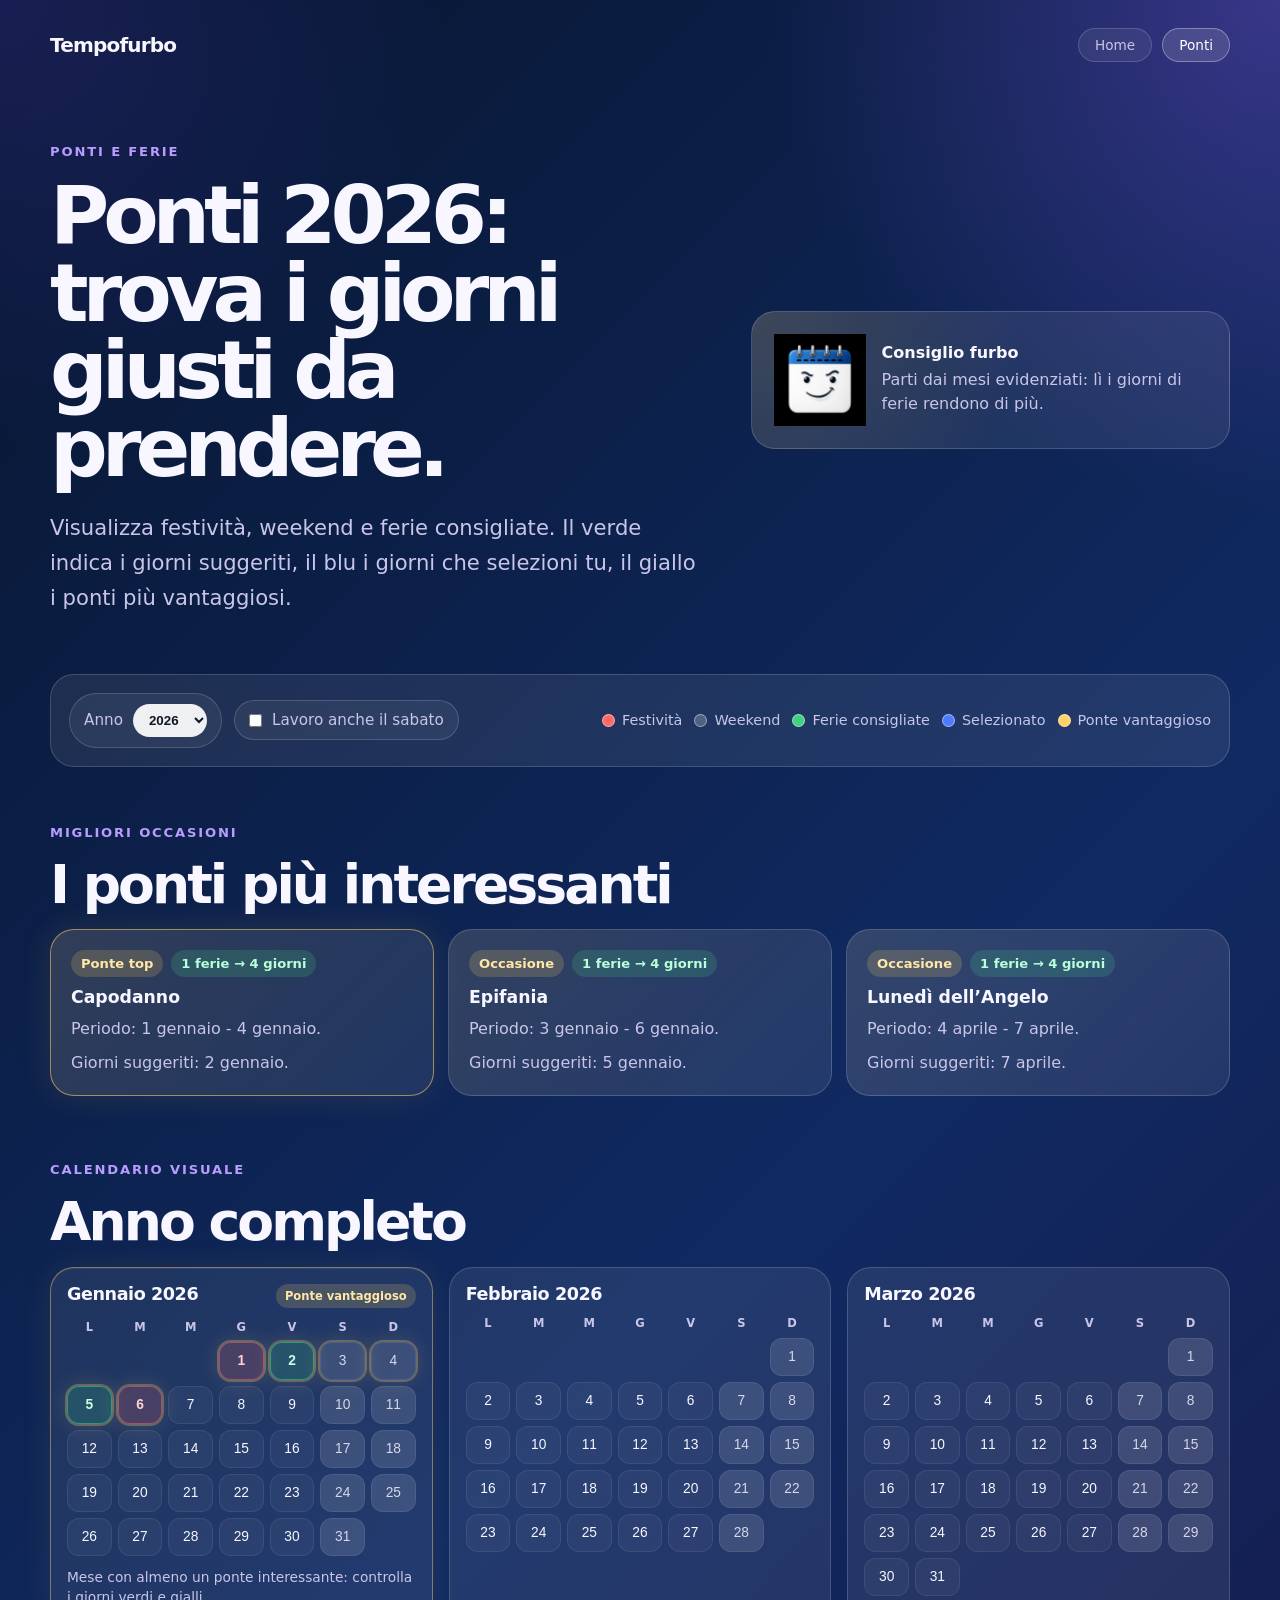
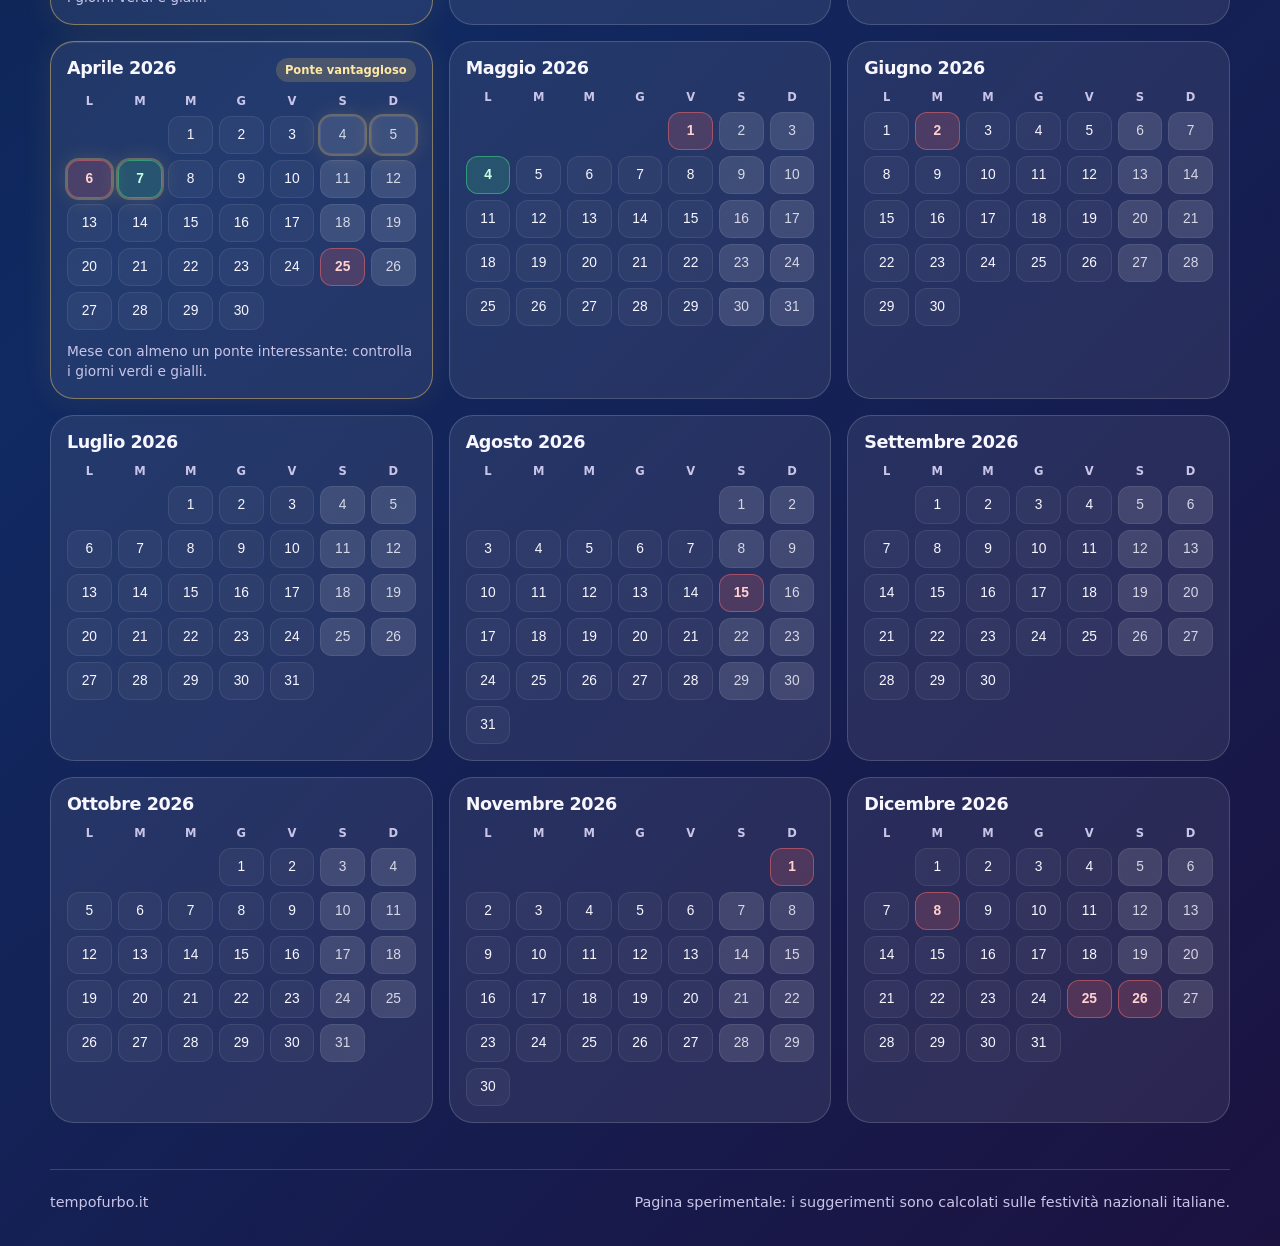
==== ponti.html @ 40e26e0a "Add files via upload" ====
<!DOCTYPE html>
<html lang="it">
<head>
  <meta charset="UTF-8" />
  <meta name="viewport" content="width=device-width, initial-scale=1.0" />

  <title>Ponti 2026: calendario festività e ferie consigliate | Tempofurbo</title>
  <meta name="description" content="Consulta il calendario dei ponti 2026 in Italia e scopri quali giorni di ferie conviene prendere per ottenere più giorni liberi." />

  <link rel="icon" href="favicon.svg" type="image/svg+xml" />
  <link rel="stylesheet" href="style.css" />
</head>

<body>
  <main class="page">
    <section class="tool-hero">
      <header class="header">
        <a href="index.html" class="logo">Tempofurbo</a>
        <nav class="nav" aria-label="Navigazione principale">
          <a href="index.html">Home</a>
          <a href="ponti.html" aria-current="page">Ponti</a>
        </nav>
      </header>

      <div class="tool-hero-grid">
        <div>
          <p class="eyebrow">Ponti e ferie</p>
          <h1>Ponti 2026: trova i giorni giusti da prendere.</h1>
          <p class="subtitle">
            Visualizza festività, weekend e ferie consigliate. Il verde indica i giorni suggeriti,
            il blu i giorni che selezioni tu, il giallo i ponti più vantaggiosi.
          </p>
        </div>

        <aside class="mascot-tip" aria-label="Consiglio furbo">
          <img src="img/hero-tempofurbo.png" alt="Mascotte Tempofurbo" />
          <div>
            <strong>Consiglio furbo</strong>
            <p>Parti dai mesi evidenziati: lì i giorni di ferie rendono di più.</p>
          </div>
        </aside>
      </div>
    </section>

    <section class="tool-panel" aria-label="Impostazioni calendario ponti">
      <div class="controls">
        <label class="control-group" for="yearSelect">
          <span>Anno</span>
          <select id="yearSelect">
            <option value="2026" selected>2026</option>
            <option value="2027">2027</option>
          </select>
        </label>

        <label class="checkbox-card">
          <input type="checkbox" id="worksSaturday" />
          <span>Lavoro anche il sabato</span>
        </label>
      </div>

      <div class="legend" aria-label="Legenda calendario">
        <span><i class="legend-dot holiday"></i> Festività</span>
        <span><i class="legend-dot weekend"></i> Weekend</span>
        <span><i class="legend-dot recommended"></i> Ferie consigliate</span>
        <span><i class="legend-dot selected"></i> Selezionato</span>
        <span><i class="legend-dot top"></i> Ponte vantaggioso</span>
      </div>
    </section>

    <section class="summary-section" aria-labelledby="summary-title">
      <div class="section-heading compact">
        <p class="eyebrow">Migliori occasioni</p>
        <h2 id="summary-title">I ponti più interessanti</h2>
      </div>
      <div id="bridgeSummary" class="bridge-summary"></div>
    </section>

    <section class="calendar-section" aria-labelledby="calendar-title">
      <div class="section-heading compact">
        <p class="eyebrow">Calendario visuale</p>
        <h2 id="calendar-title">Anno completo</h2>
      </div>
      <div id="calendarGrid" class="calendar-grid"></div>
    </section>

    <footer class="footer">
      <p>tempofurbo.it</p>
      <p>Pagina sperimentale: i suggerimenti sono calcolati sulle festività nazionali italiane.</p>
    </footer>
  </main>

  <script src="js/ponti.js"></script>
</body>
</html>
---- style.css ----
* {
  box-sizing: border-box;
  margin: 0;
  padding: 0;
}

:root {
  --blue-deep: #07152f;
  --blue: #102a62;
  --blue-bright: #4f7cff;
  --indigo: #4236a4;
  --violet: #8b5cf6;
  --violet-soft: #b99cff;
  --green: #42d184;
  --green-soft: rgba(66, 209, 132, 0.18);
  --yellow: #ffd166;
  --yellow-soft: rgba(255, 209, 102, 0.18);
  --red: #ff6b6b;
  --red-soft: rgba(255, 107, 107, 0.18);
  --text-main: #f8f7ff;
  --text-muted: #c9c5e8;
  --text-dark: #101827;
  --card-bg: rgba(255, 255, 255, 0.08);
  --card-bg-strong: rgba(255, 255, 255, 0.12);
  --card-border: rgba(255, 255, 255, 0.16);
}

body {
  font-family: system-ui, -apple-system, BlinkMacSystemFont, "Segoe UI", sans-serif;
  background:
    radial-gradient(circle at top right, rgba(139, 92, 246, 0.34), transparent 32rem),
    radial-gradient(circle at top left, rgba(66, 54, 164, 0.30), transparent 28rem),
    linear-gradient(135deg, var(--blue-deep), var(--blue) 48%, #1b1240);
  color: var(--text-main);
  min-height: 100vh;
}

.page {
  width: min(1180px, calc(100% - 32px));
  margin: 0 auto;
}

.hero {
  min-height: 82vh;
  padding: 28px 0 72px;
}

.header {
  display: flex;
  align-items: center;
  justify-content: space-between;
  gap: 18px;
  margin-bottom: 82px;
}

.logo {
  color: var(--text-main);
  text-decoration: none;
  font-weight: 850;
  font-size: 1.25rem;
  letter-spacing: -0.04em;
}

.nav {
  display: flex;
  align-items: center;
  gap: 10px;
}

.nav a,
.status {
  border: 1px solid var(--card-border);
  background: rgba(255, 255, 255, 0.07);
  color: var(--text-muted);
  padding: 8px 16px;
  border-radius: 999px;
  font-size: 0.85rem;
  text-decoration: none;
}

.nav a:hover,
.nav a[aria-current="page"] {
  color: white;
  border-color: rgba(255, 255, 255, 0.32);
  background: rgba(255, 255, 255, 0.13);
}

.hero-grid,
.tool-hero-grid {
  display: grid;
  gap: 52px;
  align-items: center;
}

.eyebrow {
  color: var(--violet-soft);
  font-weight: 800;
  font-size: 0.82rem;
  text-transform: uppercase;
  letter-spacing: 0.14em;
  margin-bottom: 18px;
}

h1 {
  font-size: clamp(3rem, 8vw, 5.7rem);
  line-height: 0.96;
  letter-spacing: -0.075em;
  max-width: 820px;
  margin-bottom: 24px;
}

.subtitle {
  color: var(--text-muted);
  font-size: clamp(1.05rem, 2vw, 1.32rem);
  line-height: 1.65;
  max-width: 720px;
}

.hero-actions {
  margin-top: 34px;
  display: flex;
  flex-direction: column;
  gap: 14px;
}

.cta {
  width: fit-content;
  padding: 13px 22px;
  border-radius: 999px;
  background: linear-gradient(135deg, var(--violet), #5b7cff);
  color: white;
  font-weight: 750;
  box-shadow: 0 18px 50px rgba(91, 124, 255, 0.3);
  text-decoration: none;
}

.microcopy {
  color: var(--text-muted);
  font-size: 0.95rem;
}

.hero-visual {
  display: flex;
  justify-content: center;
}

.image-card {
  width: min(100%, 440px);
  aspect-ratio: 1 / 1;
  border-radius: 34px;
  border: 1px solid var(--card-border);
  background:
    radial-gradient(circle at 50% 35%, rgba(139, 92, 246, 0.18), transparent 45%),
    rgba(255, 255, 255, 0.045);
  box-shadow:
    0 34px 90px rgba(0, 0, 0, 0.36),
    inset 0 1px 0 rgba(255, 255, 255, 0.12);
  display: flex;
  align-items: center;
  justify-content: center;
  padding: 34px;
}

.hero-image {
  width: 100%;
  max-width: 360px;
  height: auto;
  display: block;
  filter: drop-shadow(0 24px 34px rgba(0, 0, 0, 0.28));
}

.features {
  padding: 36px 0 76px;
}

.section-heading {
  max-width: 700px;
  margin-bottom: 30px;
}

.section-heading.compact {
  margin-bottom: 18px;
}

h2 {
  font-size: clamp(2rem, 5vw, 3.35rem);
  line-height: 1;
  letter-spacing: -0.055em;
}

.feature-grid {
  display: grid;
  gap: 16px;
}

.feature-card,
.summary-card,
.month-card,
.tool-panel,
.mascot-tip {
  border: 1px solid var(--card-border);
  background: var(--card-bg);
  border-radius: 24px;
}

.feature-card {
  padding: 24px;
}

.feature-card-active {
  background:
    linear-gradient(135deg, rgba(66, 209, 132, 0.13), rgba(91, 124, 255, 0.13)),
    var(--card-bg);
}

.feature-card h3 {
  font-size: 1.15rem;
  margin: 10px 0;
}

.feature-card p {
  color: var(--text-muted);
  line-height: 1.55;
}

.feature-card a {
  display: inline-block;
  color: white;
  margin-top: 16px;
  font-weight: 750;
}

.feature-tag {
  display: inline-flex;
  width: fit-content;
  padding: 5px 10px;
  border-radius: 999px;
  background: var(--green-soft);
  color: #b9ffd9;
  font-size: 0.78rem;
  font-weight: 800;
}

.feature-tag.muted {
  background: rgba(255,255,255,0.08);
  color: var(--text-muted);
}

.footer {
  border-top: 1px solid var(--card-border);
  padding: 24px 0 36px;
  color: var(--text-muted);
  display: flex;
  flex-direction: column;
  gap: 8px;
  font-size: 0.9rem;
}

/* Pagina ponti */
.tool-hero {
  padding: 28px 0 32px;
}

.tool-hero h1 {
  font-size: clamp(2.7rem, 7vw, 5.05rem);
}

.mascot-tip {
  padding: 22px;
  display: flex;
  gap: 16px;
  align-items: center;
  background:
    radial-gradient(circle at top left, rgba(255, 209, 102, 0.14), transparent 55%),
    var(--card-bg);
}

.mascot-tip img {
  width: 92px;
  height: 92px;
  object-fit: contain;
  flex: 0 0 auto;
}

.mascot-tip strong {
  display: block;
  margin-bottom: 6px;
}

.mascot-tip p {
  color: var(--text-muted);
  line-height: 1.5;
}

.tool-panel {
  padding: 18px;
  display: flex;
  flex-direction: column;
  gap: 18px;
  margin: 26px 0 38px;
}

.controls,
.legend {
  display: flex;
  flex-wrap: wrap;
  gap: 12px;
  align-items: center;
}

.control-group,
.checkbox-card {
  display: inline-flex;
  align-items: center;
  gap: 10px;
  border: 1px solid var(--card-border);
  background: rgba(255,255,255,0.06);
  border-radius: 999px;
  padding: 10px 14px;
  color: var(--text-muted);
  font-size: 0.95rem;
}

select {
  border: 0;
  border-radius: 999px;
  padding: 8px 12px;
  background: rgba(255,255,255,0.92);
  color: var(--text-dark);
  font-weight: 750;
}

.checkbox-card input {
  accent-color: var(--blue-bright);
}

.legend {
  color: var(--text-muted);
  font-size: 0.9rem;
}

.legend span {
  display: inline-flex;
  align-items: center;
  gap: 7px;
}

.legend-dot {
  width: 13px;
  height: 13px;
  border-radius: 999px;
  display: inline-block;
  border: 1px solid rgba(255,255,255,0.45);
}

.legend-dot.holiday { background: var(--red); }
.legend-dot.weekend { background: rgba(255,255,255,0.22); }
.legend-dot.recommended { background: var(--green); }
.legend-dot.selected { background: var(--blue-bright); }
.legend-dot.top { background: var(--yellow); }

.summary-section,
.calendar-section {
  padding: 20px 0 46px;
}

.bridge-summary {
  display: grid;
  gap: 14px;
}

.summary-card {
  padding: 20px;
  display: grid;
  gap: 10px;
  background:
    linear-gradient(135deg, rgba(255, 209, 102, 0.08), transparent),
    var(--card-bg);
}

.summary-card.top {
  border-color: rgba(255, 209, 102, 0.55);
  box-shadow: 0 0 34px rgba(255, 209, 102, 0.11);
}

.summary-card h3 {
  font-size: 1.08rem;
}

.summary-card p {
  color: var(--text-muted);
  line-height: 1.5;
}

.summary-meta {
  display: flex;
  flex-wrap: wrap;
  gap: 8px;
}

.pill {
  width: fit-content;
  border-radius: 999px;
  padding: 6px 10px;
  background: rgba(255,255,255,0.08);
  color: var(--text-muted);
  font-size: 0.82rem;
  font-weight: 750;
}

.pill.green {
  background: var(--green-soft);
  color: #b9ffd9;
}

.pill.yellow {
  background: var(--yellow-soft);
  color: #ffe8a6;
}

.calendar-grid {
  display: grid;
  gap: 16px;
}

.month-card {
  padding: 16px;
  position: relative;
  overflow: hidden;
}

.month-card.has-top-bridge {
  border-color: rgba(255, 209, 102, 0.44);
  box-shadow:
    0 0 32px rgba(255, 209, 102, 0.09),
    inset 0 1px 0 rgba(255,255,255,0.08);
}

.month-head {
  display: flex;
  justify-content: space-between;
  align-items: flex-start;
  gap: 12px;
  margin-bottom: 12px;
}

.month-head h3 {
  font-size: 1.1rem;
  letter-spacing: -0.025em;
}

.month-badge {
  border-radius: 999px;
  padding: 5px 9px;
  font-size: 0.72rem;
  font-weight: 850;
  background: var(--yellow-soft);
  color: #ffe8a6;
  white-space: nowrap;
}

.weekdays,
.days {
  display: grid;
  grid-template-columns: repeat(7, 1fr);
  gap: 6px;
}

.weekdays {
  color: var(--text-muted);
  font-size: 0.72rem;
  font-weight: 800;
  text-align: center;
  margin-bottom: 8px;
}

.day {
  min-height: 38px;
  border: 1px solid rgba(255,255,255,0.08);
  background: rgba(255,255,255,0.045);
  color: var(--text-main);
  border-radius: 12px;
  font-size: 0.86rem;
  cursor: pointer;
  position: relative;
}

.day.empty {
  visibility: hidden;
  pointer-events: none;
}

.day:hover {
  border-color: rgba(255,255,255,0.32);
}

.day.weekend {
  background: rgba(255,255,255,0.12);
  color: rgba(248,247,255,0.82);
}

.day.holiday {
  background: var(--red-soft);
  border-color: rgba(255, 107, 107, 0.48);
  color: #ffd1d1;
  font-weight: 850;
}

.day.recommended {
  background: var(--green-soft);
  border-color: rgba(66, 209, 132, 0.55);
  color: #c9ffe2;
  font-weight: 850;
}

.day.top-day {
  box-shadow: 0 0 0 2px rgba(255, 209, 102, 0.28), 0 0 22px rgba(255, 209, 102, 0.18);
}

.day.selected {
  background: rgba(79, 124, 255, 0.35);
  border-color: rgba(122, 158, 255, 0.86);
  color: white;
  font-weight: 900;
}

.day small {
  display: none;
}

.calendar-note {
  color: var(--text-muted);
  margin-top: 12px;
  font-size: 0.86rem;
  line-height: 1.45;
}

@media (min-width: 680px) {
  .bridge-summary {
    grid-template-columns: repeat(3, 1fr);
  }

  .calendar-grid {
    grid-template-columns: repeat(2, 1fr);
  }
}

@media (min-width: 860px) {
  .hero-grid,
  .tool-hero-grid {
    grid-template-columns: 1.15fr 0.85fr;
  }

  .feature-grid {
    grid-template-columns: repeat(4, 1fr);
  }

  .footer {
    flex-direction: row;
    justify-content: space-between;
  }

  .tool-panel {
    flex-direction: row;
    justify-content: space-between;
    align-items: center;
  }
}

@media (min-width: 1080px) {
  .calendar-grid {
    grid-template-columns: repeat(3, 1fr);
  }
}

@media (max-width: 859px) {
  .header {
    margin-bottom: 56px;
  }

  .hero {
    padding-bottom: 54px;
  }

  .image-card {
    width: min(100%, 360px);
    padding: 28px;
  }

  .hero-image {
    max-width: 290px;
  }

  .mascot-tip {
    align-items: flex-start;
  }

  .mascot-tip img {
    width: 70px;
    height: 70px;
  }
}

@media (max-width: 520px) {
  .page {
    width: min(100% - 22px, 1180px);
  }

  .header {
    align-items: flex-start;
    flex-direction: column;
  }

  .nav {
    width: 100%;
  }

  .nav a {
    flex: 1;
    text-align: center;
  }

  .day {
    min-height: 34px;
    border-radius: 10px;
  }
}
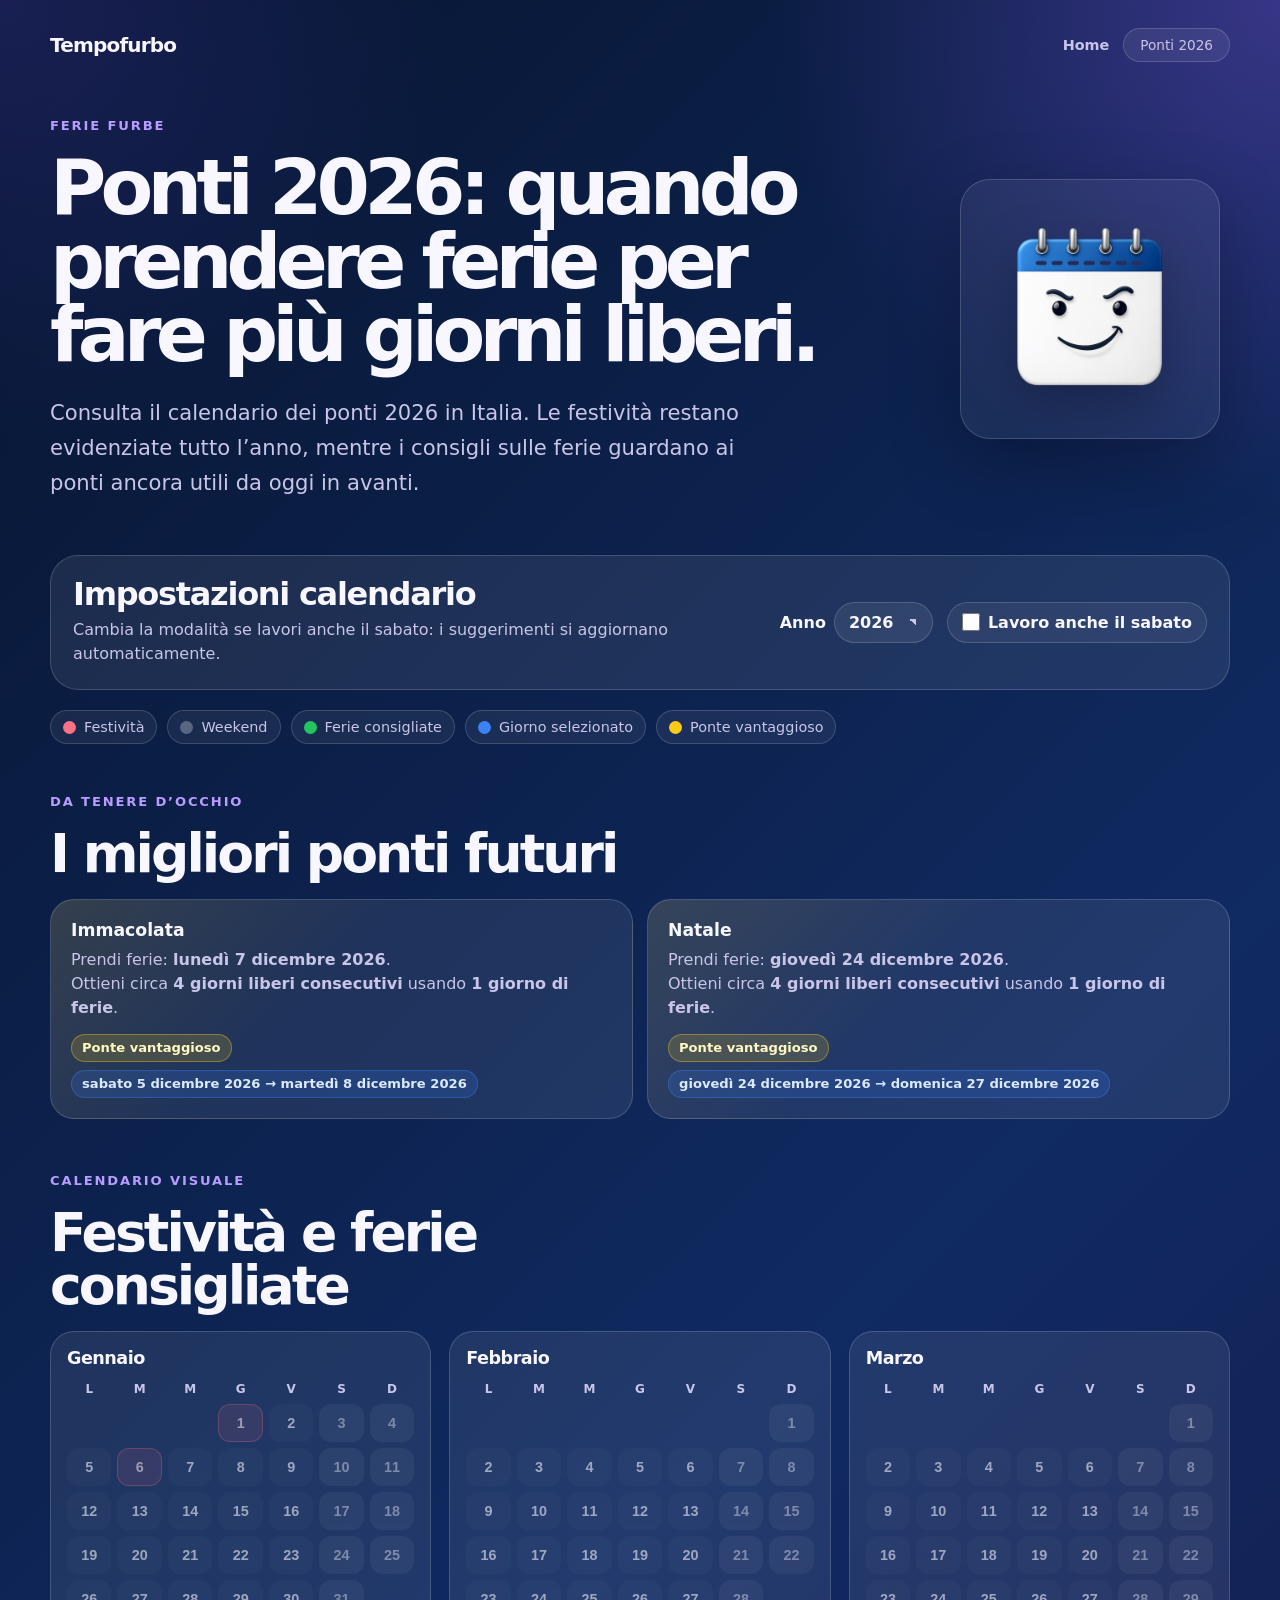
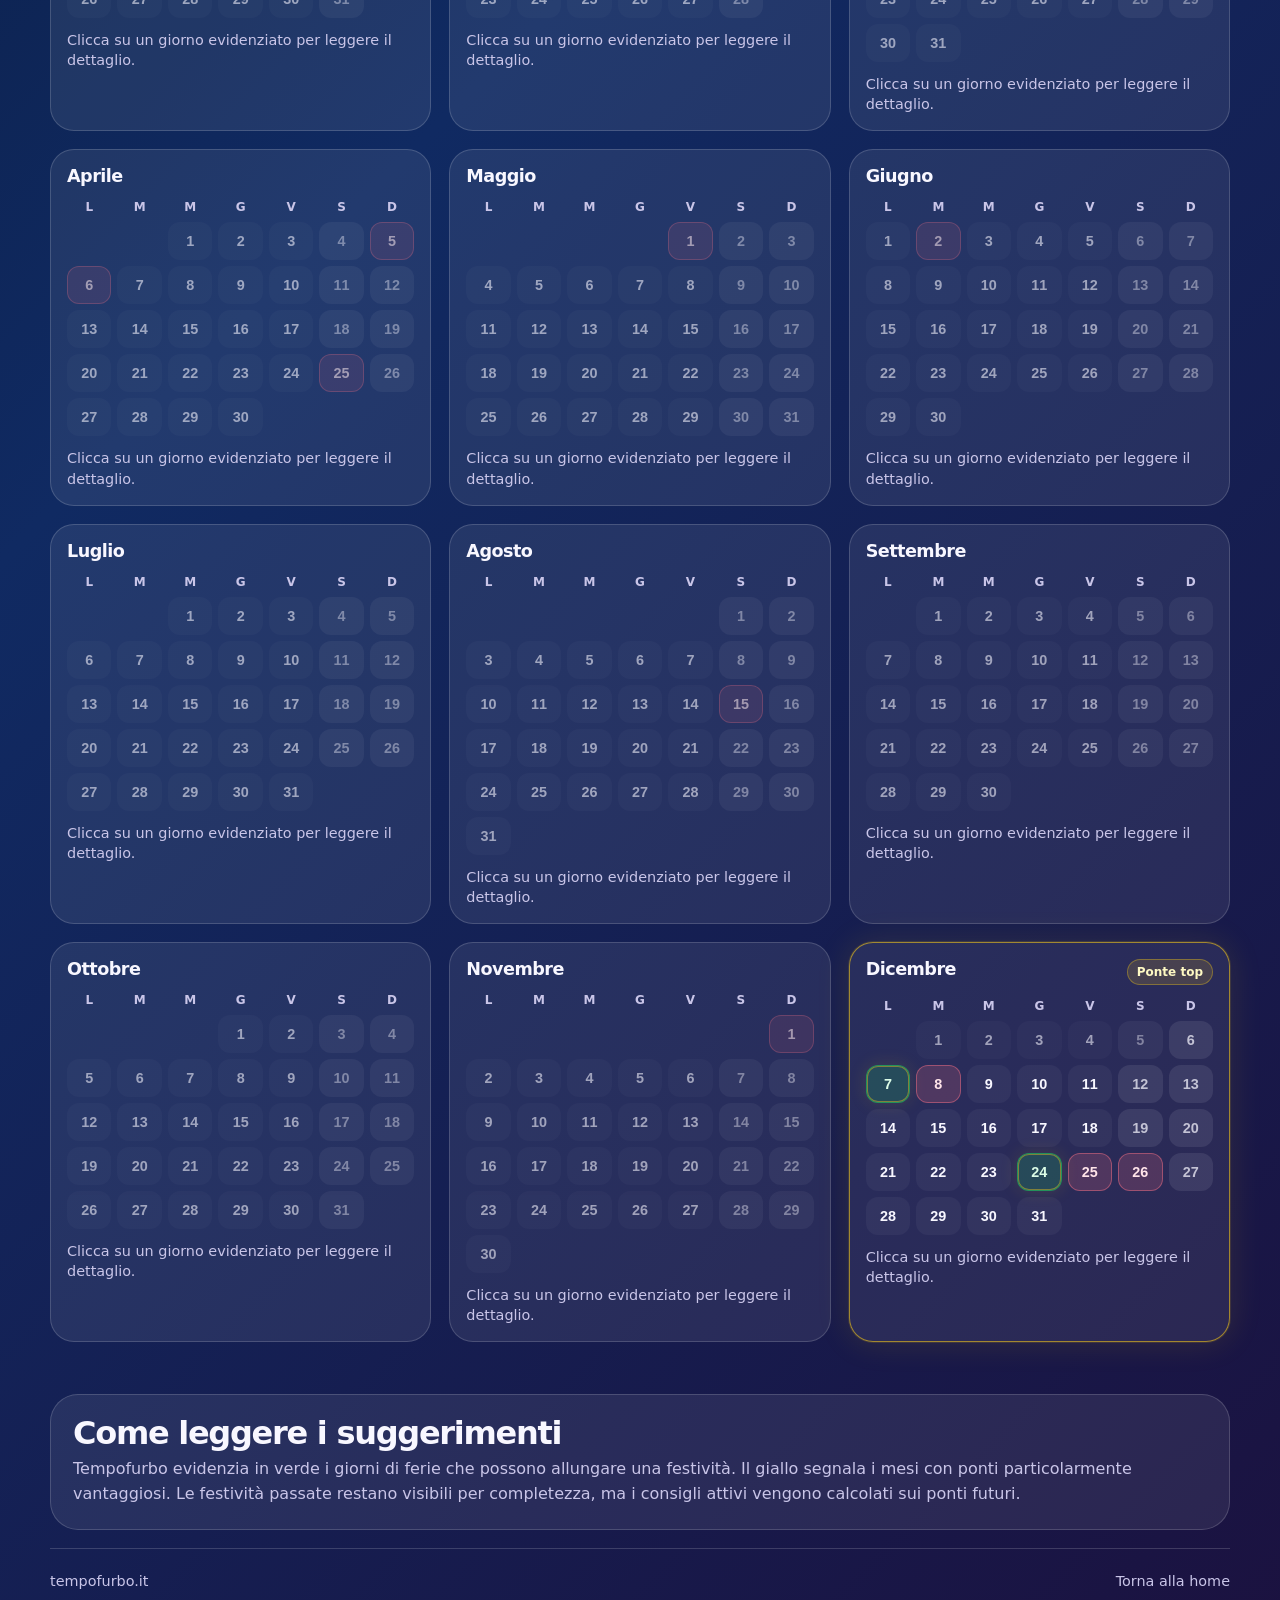
==== commit fa7379ad: "Add files via upload v1.0" ====
--- a/ponti.html
+++ b/ponti.html
@@ -5,7 +5,15 @@
   <meta name="viewport" content="width=device-width, initial-scale=1.0" />
 
   <title>Ponti 2026: calendario festività e ferie consigliate | Tempofurbo</title>
-  <meta name="description" content="Consulta il calendario dei ponti 2026 in Italia e scopri quali giorni di ferie conviene prendere per ottenere più giorni liberi." />
+  <meta name="description" content="Consulta il calendario dei ponti 2026 in Italia: festività, weekend, ferie consigliate e giorni migliori per allungare le vacanze." />
+  <meta name="robots" content="index, follow" />
+  <link rel="canonical" href="https://tempofurbo.it/ponti.html" />
+
+  <meta property="og:title" content="Ponti 2026: calendario festività e ferie consigliate" />
+  <meta property="og:description" content="Scopri quali giorni prendere di ferie nel 2026 per ottenere più giorni liberi." />
+  <meta property="og:image" content="https://tempofurbo.it/tempofurbo-og.png" />
+  <meta property="og:url" content="https://tempofurbo.it/ponti.html" />
+  <meta property="og:type" content="website" />
 
   <link rel="icon" href="favicon.svg" type="image/svg+xml" />
   <link rel="stylesheet" href="style.css" />
@@ -16,76 +24,90 @@
     <section class="tool-hero">
       <header class="header">
         <a href="index.html" class="logo">Tempofurbo</a>
+
         <nav class="nav" aria-label="Navigazione principale">
           <a href="index.html">Home</a>
-          <a href="ponti.html" aria-current="page">Ponti</a>
+          <span class="status">Ponti 2026</span>
         </nav>
       </header>
 
       <div class="tool-hero-grid">
         <div>
-          <p class="eyebrow">Ponti e ferie</p>
-          <h1>Ponti 2026: trova i giorni giusti da prendere.</h1>
+          <p class="eyebrow">Ferie furbe</p>
+          <h1>Ponti 2026: quando prendere ferie per fare più giorni liberi.</h1>
           <p class="subtitle">
-            Visualizza festività, weekend e ferie consigliate. Il verde indica i giorni suggeriti,
-            il blu i giorni che selezioni tu, il giallo i ponti più vantaggiosi.
+            Consulta il calendario dei ponti 2026 in Italia. Le festività restano evidenziate tutto l’anno,
+            mentre i consigli sulle ferie guardano ai ponti ancora utili da oggi in avanti.
           </p>
         </div>
 
-        <aside class="mascot-tip" aria-label="Consiglio furbo">
-          <img src="img/hero-tempofurbo.png" alt="Mascotte Tempofurbo" />
-          <div>
-            <strong>Consiglio furbo</strong>
-            <p>Parti dai mesi evidenziati: lì i giorni di ferie rendono di più.</p>
-          </div>
-        </aside>
+        <div class="mini-mascot-card" aria-hidden="true">
+          <img src="tempofurbo-mascotte-calendario.webp" alt="" />
+        </div>
       </div>
     </section>
 
-    <section class="tool-panel" aria-label="Impostazioni calendario ponti">
+    <section class="tool-panel" aria-labelledby="settings-title">
+      <div>
+        <h2 id="settings-title">Impostazioni calendario</h2>
+        <p>
+          Cambia la modalità se lavori anche il sabato: i suggerimenti si aggiornano automaticamente.
+        </p>
+      </div>
+
       <div class="controls">
-        <label class="control-group" for="yearSelect">
-          <span>Anno</span>
-          <select id="yearSelect">
+        <label for="yearSelect">
+          Anno
+          <select id="yearSelect" name="yearSelect">
             <option value="2026" selected>2026</option>
-            <option value="2027">2027</option>
           </select>
         </label>
 
-        <label class="checkbox-card">
+        <label class="checkbox-control">
           <input type="checkbox" id="worksSaturday" />
           <span>Lavoro anche il sabato</span>
         </label>
       </div>
-
-      <div class="legend" aria-label="Legenda calendario">
-        <span><i class="legend-dot holiday"></i> Festività</span>
-        <span><i class="legend-dot weekend"></i> Weekend</span>
-        <span><i class="legend-dot recommended"></i> Ferie consigliate</span>
-        <span><i class="legend-dot selected"></i> Selezionato</span>
-        <span><i class="legend-dot top"></i> Ponte vantaggioso</span>
-      </div>
     </section>
 
-    <section class="summary-section" aria-labelledby="summary-title">
-      <div class="section-heading compact">
-        <p class="eyebrow">Migliori occasioni</p>
-        <h2 id="summary-title">I ponti più interessanti</h2>
-      </div>
-      <div id="bridgeSummary" class="bridge-summary"></div>
+    <section class="legend" aria-label="Legenda calendario">
+      <div><span class="legend-dot legend-holiday"></span>Festività</div>
+      <div><span class="legend-dot legend-weekend"></span>Weekend</div>
+      <div><span class="legend-dot legend-recommended"></span>Ferie consigliate</div>
+      <div><span class="legend-dot legend-selected"></span>Giorno selezionato</div>
+      <div><span class="legend-dot legend-best"></span>Ponte vantaggioso</div>
     </section>
 
-    <section class="calendar-section" aria-labelledby="calendar-title">
-      <div class="section-heading compact">
+    <section class="best-bridges" aria-labelledby="best-title">
+      <div class="section-heading compact-heading">
+        <p class="eyebrow">Da tenere d’occhio</p>
+        <h2 id="best-title">I migliori ponti futuri</h2>
+      </div>
+
+      <div id="bridgeSummary" class="bridge-summary" aria-live="polite"></div>
+    </section>
+
+    <section aria-labelledby="calendar-title" class="calendar-section">
+      <div class="section-heading compact-heading">
         <p class="eyebrow">Calendario visuale</p>
-        <h2 id="calendar-title">Anno completo</h2>
+        <h2 id="calendar-title">Festività e ferie consigliate</h2>
       </div>
-      <div id="calendarGrid" class="calendar-grid"></div>
+
+      <div id="calendarGrid" class="calendar-grid" aria-live="polite"></div>
+    </section>
+
+    <section class="content-note">
+      <h2>Come leggere i suggerimenti</h2>
+      <p>
+        Tempofurbo evidenzia in verde i giorni di ferie che possono allungare una festività.
+        Il giallo segnala i mesi con ponti particolarmente vantaggiosi. Le festività passate
+        restano visibili per completezza, ma i consigli attivi vengono calcolati sui ponti futuri.
+      </p>
     </section>
 
     <footer class="footer">
       <p>tempofurbo.it</p>
-      <p>Pagina sperimentale: i suggerimenti sono calcolati sulle festività nazionali italiane.</p>
+      <p><a href="index.html">Torna alla home</a></p>
     </footer>
   </main>
 
--- a/style.css
+++ b/style.css
@@ -7,22 +7,22 @@
 :root {
   --blue-deep: #07152f;
   --blue: #102a62;
-  --blue-bright: #4f7cff;
+  --blue-selected: #3b82f6;
   --indigo: #4236a4;
   --violet: #8b5cf6;
   --violet-soft: #b99cff;
-  --green: #42d184;
-  --green-soft: rgba(66, 209, 132, 0.18);
-  --yellow: #ffd166;
-  --yellow-soft: rgba(255, 209, 102, 0.18);
-  --red: #ff6b6b;
-  --red-soft: rgba(255, 107, 107, 0.18);
+  --green: #22c55e;
+  --green-soft: rgba(34, 197, 94, 0.20);
+  --yellow: #facc15;
+  --yellow-soft: rgba(250, 204, 21, 0.18);
+  --red: #fb7185;
+  --red-soft: rgba(251, 113, 133, 0.18);
   --text-main: #f8f7ff;
   --text-muted: #c9c5e8;
-  --text-dark: #101827;
   --card-bg: rgba(255, 255, 255, 0.08);
   --card-bg-strong: rgba(255, 255, 255, 0.12);
   --card-border: rgba(255, 255, 255, 0.16);
+  --card-border-strong: rgba(255, 255, 255, 0.28);
 }
 
 body {
@@ -35,6 +35,10 @@
   min-height: 100vh;
 }
 
+a {
+  color: inherit;
+}
+
 .page {
   width: min(1180px, calc(100% - 32px));
   margin: 0 auto;
@@ -64,10 +68,20 @@
 .nav {
   display: flex;
   align-items: center;
-  gap: 10px;
-}
-
-.nav a,
+  gap: 14px;
+}
+
+.nav a {
+  color: var(--text-muted);
+  text-decoration: none;
+  font-weight: 700;
+  font-size: 0.9rem;
+}
+
+.nav a:hover {
+  color: var(--text-main);
+}
+
 .status {
   border: 1px solid var(--card-border);
   background: rgba(255, 255, 255, 0.07);
@@ -75,18 +89,9 @@
   padding: 8px 16px;
   border-radius: 999px;
   font-size: 0.85rem;
-  text-decoration: none;
-}
-
-.nav a:hover,
-.nav a[aria-current="page"] {
-  color: white;
-  border-color: rgba(255, 255, 255, 0.32);
-  background: rgba(255, 255, 255, 0.13);
-}
-
-.hero-grid,
-.tool-hero-grid {
+}
+
+.hero-grid {
   display: grid;
   gap: 52px;
   align-items: center;
@@ -114,6 +119,14 @@
   font-size: clamp(1.05rem, 2vw, 1.32rem);
   line-height: 1.65;
   max-width: 720px;
+}
+
+.seo-line {
+  margin-top: 18px;
+  color: var(--text-main);
+  font-weight: 650;
+  line-height: 1.55;
+  max-width: 640px;
 }
 
 .hero-actions {
@@ -174,11 +187,11 @@
 }
 
 .section-heading {
-  max-width: 700px;
+  max-width: 660px;
   margin-bottom: 30px;
 }
 
-.section-heading.compact {
+.compact-heading {
   margin-bottom: 18px;
 }
 
@@ -193,57 +206,36 @@
   gap: 16px;
 }
 
-.feature-card,
-.summary-card,
-.month-card,
-.tool-panel,
-.mascot-tip {
+.feature-card {
   border: 1px solid var(--card-border);
   background: var(--card-bg);
   border-radius: 24px;
-}
-
-.feature-card {
   padding: 24px;
 }
 
-.feature-card-active {
-  background:
-    linear-gradient(135deg, rgba(66, 209, 132, 0.13), rgba(91, 124, 255, 0.13)),
-    var(--card-bg);
+.feature-card-link {
+  transition: transform 160ms ease, border-color 160ms ease, background 160ms ease;
+}
+
+.feature-card-link:hover {
+  transform: translateY(-3px);
+  border-color: var(--card-border-strong);
+  background: var(--card-bg-strong);
+}
+
+.feature-card a {
+  display: block;
+  text-decoration: none;
 }
 
 .feature-card h3 {
   font-size: 1.15rem;
-  margin: 10px 0;
+  margin-bottom: 10px;
 }
 
 .feature-card p {
   color: var(--text-muted);
   line-height: 1.55;
-}
-
-.feature-card a {
-  display: inline-block;
-  color: white;
-  margin-top: 16px;
-  font-weight: 750;
-}
-
-.feature-tag {
-  display: inline-flex;
-  width: fit-content;
-  padding: 5px 10px;
-  border-radius: 999px;
-  background: var(--green-soft);
-  color: #b9ffd9;
-  font-size: 0.78rem;
-  font-weight: 800;
-}
-
-.feature-tag.muted {
-  background: rgba(255,255,255,0.08);
-  color: var(--text-muted);
 }
 
 .footer {
@@ -256,93 +248,142 @@
   font-size: 0.9rem;
 }
 
-/* Pagina ponti */
+.footer a {
+  color: var(--text-muted);
+  text-decoration: none;
+}
+
+.footer a:hover {
+  color: var(--text-main);
+}
+
+/* Pagina Ponti */
+
 .tool-hero {
-  padding: 28px 0 32px;
+  padding: 28px 0 36px;
+}
+
+.tool-hero .header {
+  margin-bottom: 56px;
+}
+
+.tool-hero-grid {
+  display: grid;
+  gap: 30px;
+  align-items: center;
 }
 
 .tool-hero h1 {
-  font-size: clamp(2.7rem, 7vw, 5.05rem);
-}
-
-.mascot-tip {
+  font-size: clamp(2.55rem, 6vw, 4.9rem);
+}
+
+.mini-mascot-card {
+  justify-self: center;
+  width: min(100%, 260px);
+  aspect-ratio: 1 / 1;
+  border-radius: 30px;
+  border: 1px solid var(--card-border);
+  background: rgba(255, 255, 255, 0.06);
+  display: flex;
+  align-items: center;
+  justify-content: center;
   padding: 22px;
-  display: flex;
-  gap: 16px;
-  align-items: center;
+  box-shadow: 0 24px 70px rgba(0, 0, 0, 0.26);
+}
+
+.mini-mascot-card img {
+  width: 100%;
+  height: auto;
+  display: block;
+  filter: drop-shadow(0 18px 24px rgba(0, 0, 0, 0.25));
+}
+
+.tool-panel,
+.content-note {
+  border: 1px solid var(--card-border);
+  background: var(--card-bg);
+  border-radius: 28px;
+  padding: 22px;
+  margin: 18px 0;
+}
+
+.tool-panel {
+  display: grid;
+  gap: 18px;
+}
+
+.tool-panel h2,
+.content-note h2 {
+  font-size: clamp(1.35rem, 3vw, 2rem);
+  letter-spacing: -0.04em;
+  margin-bottom: 8px;
+}
+
+.tool-panel p,
+.content-note p {
+  color: var(--text-muted);
+  line-height: 1.55;
+}
+
+.controls {
+  display: flex;
+  flex-wrap: wrap;
+  gap: 14px;
+  align-items: center;
+}
+
+.controls label {
+  color: var(--text-main);
+  font-weight: 750;
+  display: flex;
+  gap: 8px;
+  align-items: center;
+}
+
+select {
+  appearance: none;
+  border: 1px solid var(--card-border);
+  border-radius: 999px;
+  padding: 10px 38px 10px 14px;
+  color: var(--text-main);
   background:
-    radial-gradient(circle at top left, rgba(255, 209, 102, 0.14), transparent 55%),
-    var(--card-bg);
-}
-
-.mascot-tip img {
-  width: 92px;
-  height: 92px;
-  object-fit: contain;
-  flex: 0 0 auto;
-}
-
-.mascot-tip strong {
-  display: block;
-  margin-bottom: 6px;
-}
-
-.mascot-tip p {
-  color: var(--text-muted);
-  line-height: 1.5;
-}
-
-.tool-panel {
-  padding: 18px;
-  display: flex;
-  flex-direction: column;
-  gap: 18px;
-  margin: 26px 0 38px;
-}
-
-.controls,
-.legend {
-  display: flex;
-  flex-wrap: wrap;
-  gap: 12px;
-  align-items: center;
-}
-
-.control-group,
-.checkbox-card {
-  display: inline-flex;
-  align-items: center;
-  gap: 10px;
-  border: 1px solid var(--card-border);
-  background: rgba(255,255,255,0.06);
+    linear-gradient(45deg, transparent 50%, var(--text-muted) 50%) right 16px center / 7px 7px no-repeat,
+    rgba(255, 255, 255, 0.08);
+  font: inherit;
+  font-weight: 700;
+}
+
+.checkbox-control {
+  border: 1px solid var(--card-border);
   border-radius: 999px;
   padding: 10px 14px;
-  color: var(--text-muted);
-  font-size: 0.95rem;
-}
-
-select {
-  border: 0;
+  background: rgba(255, 255, 255, 0.06);
+  cursor: pointer;
+}
+
+.checkbox-control input {
+  width: 18px;
+  height: 18px;
+  accent-color: var(--blue-selected);
+}
+
+.legend {
+  display: flex;
+  flex-wrap: wrap;
+  gap: 10px;
+  margin: 20px 0 30px;
+}
+
+.legend div {
+  display: flex;
+  align-items: center;
+  gap: 8px;
+  color: var(--text-muted);
+  border: 1px solid var(--card-border);
+  background: rgba(255, 255, 255, 0.06);
   border-radius: 999px;
   padding: 8px 12px;
-  background: rgba(255,255,255,0.92);
-  color: var(--text-dark);
-  font-weight: 750;
-}
-
-.checkbox-card input {
-  accent-color: var(--blue-bright);
-}
-
-.legend {
-  color: var(--text-muted);
   font-size: 0.9rem;
-}
-
-.legend span {
-  display: inline-flex;
-  align-items: center;
-  gap: 7px;
 }
 
 .legend-dot {
@@ -350,18 +391,31 @@
   height: 13px;
   border-radius: 999px;
   display: inline-block;
-  border: 1px solid rgba(255,255,255,0.45);
-}
-
-.legend-dot.holiday { background: var(--red); }
-.legend-dot.weekend { background: rgba(255,255,255,0.22); }
-.legend-dot.recommended { background: var(--green); }
-.legend-dot.selected { background: var(--blue-bright); }
-.legend-dot.top { background: var(--yellow); }
-
-.summary-section,
+}
+
+.legend-holiday {
+  background: var(--red);
+}
+
+.legend-weekend {
+  background: rgba(255, 255, 255, 0.28);
+}
+
+.legend-recommended {
+  background: var(--green);
+}
+
+.legend-selected {
+  background: var(--blue-selected);
+}
+
+.legend-best {
+  background: var(--yellow);
+}
+
+.best-bridges,
 .calendar-section {
-  padding: 20px 0 46px;
+  padding: 20px 0 34px;
 }
 
 .bridge-summary {
@@ -369,118 +423,143 @@
   gap: 14px;
 }
 
-.summary-card {
+.bridge-card {
+  border: 1px solid var(--card-border);
+  background:
+    linear-gradient(135deg, rgba(250, 204, 21, 0.10), transparent 45%),
+    var(--card-bg);
+  border-radius: 24px;
   padding: 20px;
-  display: grid;
-  gap: 10px;
-  background:
-    linear-gradient(135deg, rgba(255, 209, 102, 0.08), transparent),
-    var(--card-bg);
-}
-
-.summary-card.top {
-  border-color: rgba(255, 209, 102, 0.55);
-  box-shadow: 0 0 34px rgba(255, 209, 102, 0.11);
-}
-
-.summary-card h3 {
+}
+
+.bridge-card h3 {
   font-size: 1.08rem;
-}
-
-.summary-card p {
+  margin-bottom: 8px;
+}
+
+.bridge-card p {
   color: var(--text-muted);
   line-height: 1.5;
 }
 
-.summary-meta {
+.bridge-meta {
   display: flex;
   flex-wrap: wrap;
   gap: 8px;
-}
-
-.pill {
-  width: fit-content;
+  margin-top: 14px;
+}
+
+.badge {
+  display: inline-flex;
+  align-items: center;
+  min-height: 28px;
   border-radius: 999px;
-  padding: 6px 10px;
-  background: rgba(255,255,255,0.08);
-  color: var(--text-muted);
+  padding: 5px 10px;
   font-size: 0.82rem;
-  font-weight: 750;
-}
-
-.pill.green {
-  background: var(--green-soft);
-  color: #b9ffd9;
-}
-
-.pill.yellow {
-  background: var(--yellow-soft);
-  color: #ffe8a6;
+  font-weight: 800;
+}
+
+.badge-green {
+  color: #dcfce7;
+  background: rgba(34, 197, 94, 0.18);
+  border: 1px solid rgba(34, 197, 94, 0.38);
+}
+
+.badge-yellow {
+  color: #fef9c3;
+  background: rgba(250, 204, 21, 0.16);
+  border: 1px solid rgba(250, 204, 21, 0.38);
+}
+
+.badge-blue {
+  color: #dbeafe;
+  background: rgba(59, 130, 246, 0.18);
+  border: 1px solid rgba(59, 130, 246, 0.38);
+}
+
+.empty-state {
+  color: var(--text-muted);
+  border: 1px dashed var(--card-border);
+  border-radius: 22px;
+  padding: 20px;
+  line-height: 1.5;
 }
 
 .calendar-grid {
   display: grid;
-  gap: 16px;
+  gap: 18px;
 }
 
 .month-card {
+  border: 1px solid var(--card-border);
+  background: var(--card-bg);
+  border-radius: 24px;
   padding: 16px;
+  min-width: 0;
   position: relative;
   overflow: hidden;
 }
 
-.month-card.has-top-bridge {
-  border-color: rgba(255, 209, 102, 0.44);
+.month-card.has-best-bridge {
+  border-color: rgba(250, 204, 21, 0.58);
   box-shadow:
-    0 0 32px rgba(255, 209, 102, 0.09),
-    inset 0 1px 0 rgba(255,255,255,0.08);
-}
-
-.month-head {
+    0 0 0 1px rgba(250, 204, 21, 0.12),
+    0 0 34px rgba(250, 204, 21, 0.12);
+}
+
+.month-header {
   display: flex;
   justify-content: space-between;
-  align-items: flex-start;
+  align-items: start;
   gap: 12px;
-  margin-bottom: 12px;
-}
-
-.month-head h3 {
+  margin-bottom: 14px;
+}
+
+.month-header h3 {
   font-size: 1.1rem;
-  letter-spacing: -0.025em;
-}
-
-.month-badge {
+  letter-spacing: -0.03em;
+}
+
+.month-tag {
+  color: #fef9c3;
+  background: rgba(250, 204, 21, 0.14);
+  border: 1px solid rgba(250, 204, 21, 0.34);
   border-radius: 999px;
   padding: 5px 9px;
-  font-size: 0.72rem;
+  font-size: 0.75rem;
   font-weight: 850;
-  background: var(--yellow-soft);
-  color: #ffe8a6;
   white-space: nowrap;
 }
 
 .weekdays,
-.days {
+.days-grid {
   display: grid;
   grid-template-columns: repeat(7, 1fr);
   gap: 6px;
 }
 
 .weekdays {
-  color: var(--text-muted);
-  font-size: 0.72rem;
+  margin-bottom: 8px;
+}
+
+.weekdays span {
+  color: var(--text-muted);
+  font-size: 0.75rem;
+  text-align: center;
   font-weight: 800;
-  text-align: center;
-  margin-bottom: 8px;
 }
 
 .day {
   min-height: 38px;
-  border: 1px solid rgba(255,255,255,0.08);
-  background: rgba(255,255,255,0.045);
-  color: var(--text-main);
   border-radius: 12px;
-  font-size: 0.86rem;
+  border: 1px solid transparent;
+  color: var(--text-main);
+  background: rgba(255, 255, 255, 0.045);
+  display: flex;
+  align-items: center;
+  justify-content: center;
+  font-weight: 760;
+  font-size: 0.9rem;
   cursor: pointer;
   position: relative;
 }
@@ -490,64 +569,73 @@
   pointer-events: none;
 }
 
-.day:hover {
-  border-color: rgba(255,255,255,0.32);
-}
-
 .day.weekend {
-  background: rgba(255,255,255,0.12);
-  color: rgba(248,247,255,0.82);
+  color: rgba(248, 247, 255, 0.72);
+  background: rgba(255, 255, 255, 0.085);
 }
 
 .day.holiday {
   background: var(--red-soft);
-  border-color: rgba(255, 107, 107, 0.48);
-  color: #ffd1d1;
-  font-weight: 850;
+  border-color: rgba(251, 113, 133, 0.46);
+  color: #ffe4e9;
 }
 
 .day.recommended {
   background: var(--green-soft);
-  border-color: rgba(66, 209, 132, 0.55);
-  color: #c9ffe2;
-  font-weight: 850;
-}
-
-.day.top-day {
-  box-shadow: 0 0 0 2px rgba(255, 209, 102, 0.28), 0 0 22px rgba(255, 209, 102, 0.18);
+  border-color: rgba(34, 197, 94, 0.58);
+  color: #dcfce7;
+  box-shadow: inset 0 0 0 1px rgba(34, 197, 94, 0.10);
+}
+
+.day.best {
+  box-shadow:
+    inset 0 0 0 1px rgba(250, 204, 21, 0.42),
+    0 0 18px rgba(250, 204, 21, 0.13);
 }
 
 .day.selected {
-  background: rgba(79, 124, 255, 0.35);
-  border-color: rgba(122, 158, 255, 0.86);
+  background: rgba(59, 130, 246, 0.35);
+  border-color: rgba(147, 197, 253, 0.85);
   color: white;
-  font-weight: 900;
-}
-
-.day small {
-  display: none;
-}
-
-.calendar-note {
-  color: var(--text-muted);
+}
+
+.day.past {
+  opacity: 0.58;
+}
+
+.day:hover {
+  border-color: rgba(255, 255, 255, 0.38);
+}
+
+.day-info {
   margin-top: 12px;
-  font-size: 0.86rem;
-  line-height: 1.45;
-}
-
-@media (min-width: 680px) {
-  .bridge-summary {
-    grid-template-columns: repeat(3, 1fr);
-  }
-
+  color: var(--text-muted);
+  font-size: 0.9rem;
+  min-height: 1.35em;
+  line-height: 1.4;
+}
+
+.day-info strong {
+  color: var(--text-main);
+}
+
+@media (min-width: 760px) {
   .calendar-grid {
     grid-template-columns: repeat(2, 1fr);
   }
-}
-
-@media (min-width: 860px) {
-  .hero-grid,
-  .tool-hero-grid {
+
+  .bridge-summary {
+    grid-template-columns: repeat(2, 1fr);
+  }
+
+  .tool-panel {
+    grid-template-columns: 1fr auto;
+    align-items: center;
+  }
+}
+
+@media (min-width: 1040px) {
+  .hero-grid {
     grid-template-columns: 1.15fr 0.85fr;
   }
 
@@ -560,14 +648,10 @@
     justify-content: space-between;
   }
 
-  .tool-panel {
-    flex-direction: row;
-    justify-content: space-between;
-    align-items: center;
-  }
-}
-
-@media (min-width: 1080px) {
+  .tool-hero-grid {
+    grid-template-columns: 1fr 280px;
+  }
+
   .calendar-grid {
     grid-template-columns: repeat(3, 1fr);
   }
@@ -590,18 +674,9 @@
   .hero-image {
     max-width: 290px;
   }
-
-  .mascot-tip {
-    align-items: flex-start;
-  }
-
-  .mascot-tip img {
-    width: 70px;
-    height: 70px;
-  }
-}
-
-@media (max-width: 520px) {
+}
+
+@media (max-width: 560px) {
   .page {
     width: min(100% - 22px, 1180px);
   }
@@ -609,19 +684,21 @@
   .header {
     align-items: flex-start;
     flex-direction: column;
+    gap: 14px;
   }
 
   .nav {
     width: 100%;
-  }
-
-  .nav a {
-    flex: 1;
-    text-align: center;
+    justify-content: space-between;
   }
 
   .day {
     min-height: 34px;
     border-radius: 10px;
-  }
-}
+    font-size: 0.82rem;
+  }
+
+  .month-card {
+    padding: 13px;
+  }
+}
